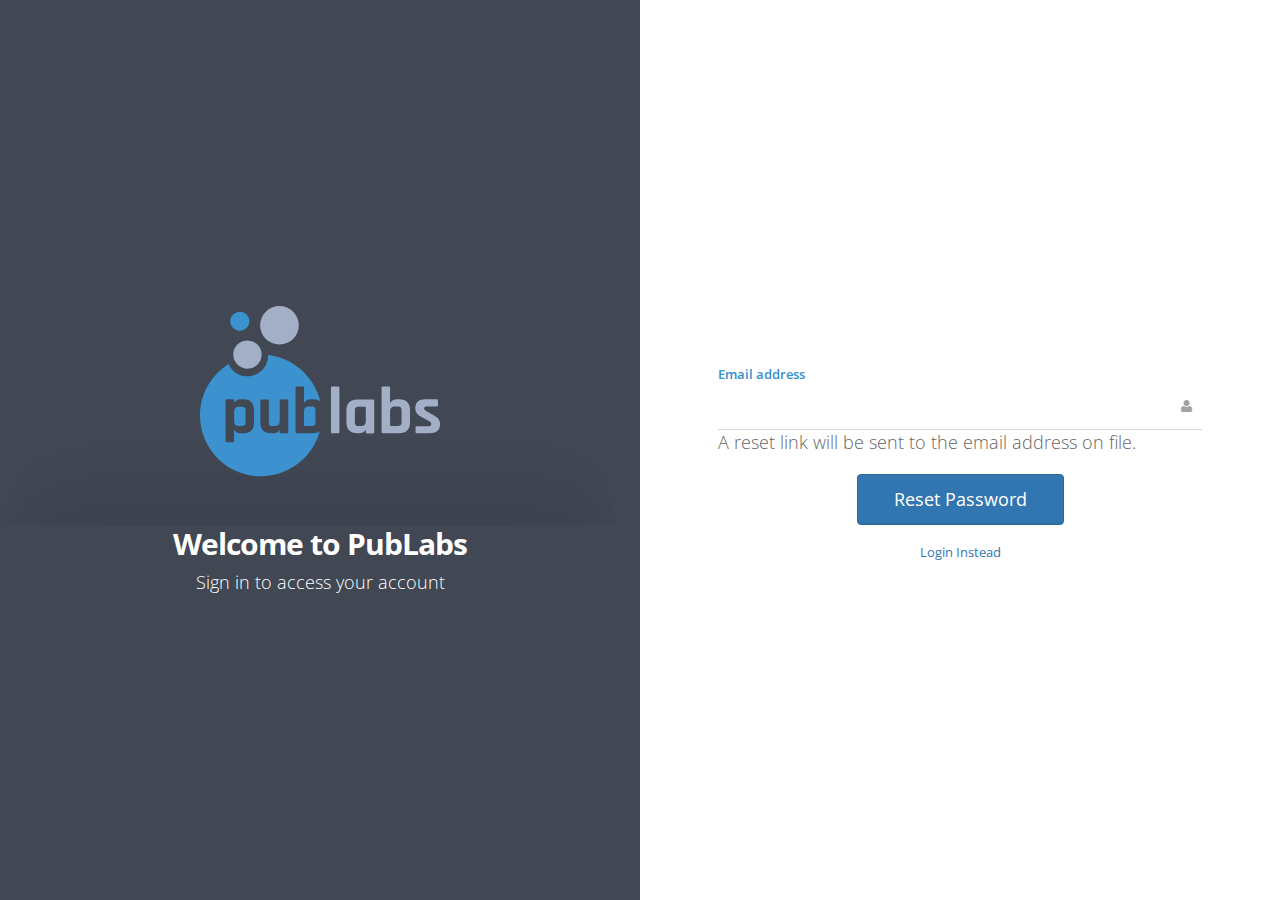
==== forgotpassword.html @ ae2ebfc0 "Login, Forgot Password, Side Nav" ====
<!DOCTYPE html>
<html lang="en-us" id="extr-page">
	<head>
		<meta charset="utf-8">
		<title>Login to Britevest</title>
		<meta name="description" content="">
		<meta name="author" content="">
		<meta name="viewport" content="width=device-width, initial-scale=1.0, maximum-scale=1.0, user-scalable=no">
		
		<!-- #CSS Links -->
		<!-- Basic Styles -->
		<link rel="stylesheet" type="text/css" media="screen" href="css/bootstrap.min.css">
		<link rel="stylesheet" type="text/css" media="screen" href="css/font-awesome.min.css">

		<!-- SmartAdmin Styles : Caution! DO NOT change the order -->
		<link rel="stylesheet" type="text/css" media="screen" href="css/smartadmin-production.min.css">
		<link rel="stylesheet" type="text/css" media="screen" href="css/smartadmin-skins.min.css">

		<!-- SmartAdmin RTL Support -->
		<link rel="stylesheet" type="text/css" media="screen" href="css/smartadmin-rtl.min.css"> 

		<!-- We recommend you use "your_style.css" to override SmartAdmin
		     specific styles this will also ensure you retrain your customization with each SmartAdmin update. -->
		<link rel="stylesheet" type="text/css" media="screen" href="css/style.css">

		<!-- #FAVICONS -->
		<link rel="shortcut icon" href="img/favicon/favicon.ico" type="image/x-icon">
		<link rel="icon" href="img/favicon/favicon.ico" type="image/x-icon">

		<!-- #GOOGLE FONT -->
		<link rel="stylesheet" href="http://fonts.googleapis.com/css?family=Open+Sans:400italic,700italic,300,400,700,900">

		<!-- #APP SCREEN / ICONS -->
		<!-- Specifying a Webpage Icon for Web Clip 
			 Ref: https://developer.apple.com/library/ios/documentation/AppleApplications/Reference/SafariWebContent/ConfiguringWebApplications/ConfiguringWebApplications.html -->
		<link rel="apple-touch-icon" href="img/splash/sptouch-icon-iphone.png">
		<link rel="apple-touch-icon" sizes="76x76" href="img/splash/touch-icon-ipad.png">
		<link rel="apple-touch-icon" sizes="120x120" href="img/splash/touch-icon-iphone-retina.png">
		<link rel="apple-touch-icon" sizes="152x152" href="img/splash/touch-icon-ipad-retina.png">
		
		<!-- iOS web-app metas : hides Safari UI Components and Changes Status Bar Appearance -->
		<meta name="apple-mobile-web-app-capable" content="yes">
		<meta name="apple-mobile-web-app-status-bar-style" content="black">
		
		<!-- Startup image for web apps -->
		<link rel="apple-touch-startup-image" href="img/splash/ipad-landscape.png" media="screen and (min-device-width: 481px) and (max-device-width: 1024px) and (orientation:landscape)">
		<link rel="apple-touch-startup-image" href="img/splash/ipad-portrait.png" media="screen and (min-device-width: 481px) and (max-device-width: 1024px) and (orientation:portrait)">
		<link rel="apple-touch-startup-image" href="img/splash/iphone.png" media="screen and (max-device-width: 320px)">

	</head>
	
	<body class="animated fadeInDown">

		<div class="login vcenter">

			<div class="left vcenter">

				<div class="hero vcenter">

					<div class="login-left">
						<img src="img/svg/logo_publab_full.svg">
						<h1 class="txt-color-white">Welcome to PubLabs</h1>
						<h4 class="txt-color-white">Sign in to access your account</h4>
					</div>

				</div>

			</div>

			<div class="right vcenter">

				<div class="login-form">

					<form action="index.html" id="login-form" class="smart-form client-form">

						<fieldset>
							
							<section>
								<label class="label">Email address</label>
								<label class="input"> <i class="icon-append fa fa-user"></i>
									<input type="email" name="email">
									<b class="tooltip tooltip-top-right"><i class="fa fa-user txt-color-white"></i> Please enter the email address on file</b>
								</label>
								<h4>A reset link will be sent to the email address on file.</h4>
							</section>

						</fieldset>

						<button type="submit" class="btn btn-primary">
							Reset Password
						</button>

						<div class="note">
							<a href="login.html">Login Instead</a>
						</div>

					</form>
								
				</div>
				
			</div>

		</div>

		<!--================================================== -->	

	    <!-- Link to Google CDN's jQuery + jQueryUI; fall back to local -->
	    <script src="//ajax.googleapis.com/ajax/libs/jquery/2.1.1/jquery.min.js"></script>
		<script> if (!window.jQuery) { document.write('<script src="js/libs/jquery-2.1.1.min.js"><\/script>');} </script>

	    <!--<script src="//ajax.googleapis.com/ajax/libs/jqueryui/1.10.3/jquery-ui.min.js"></script>
		<script> if (!window.jQuery.ui) { document.write('<script src="js/libs/jquery-ui-1.10.3.min.js"><\/script>');} </script>-->

		<!-- IMPORTANT: APP CONFIG -->
		<script src="js/app.config.seed.js"></script>

		<!-- JS TOUCH : include this plugin for mobile drag / drop touch events 		
		<script src="js/plugin/jquery-touch/jquery.ui.touch-punch.min.js"></script> -->

		<!-- BOOTSTRAP JS -->		
		<script src="js/bootstrap/bootstrap.min.js"></script>
		
		<!--[if IE 8]>
			
			<h1>Your browser is out of date, please update your browser by going to www.microsoft.com/download</h1>
			
		<![endif]-->

		<!-- MAIN APP JS FILE -->
		<script src="js/app.seed.js"></script>

	</body>
</html>
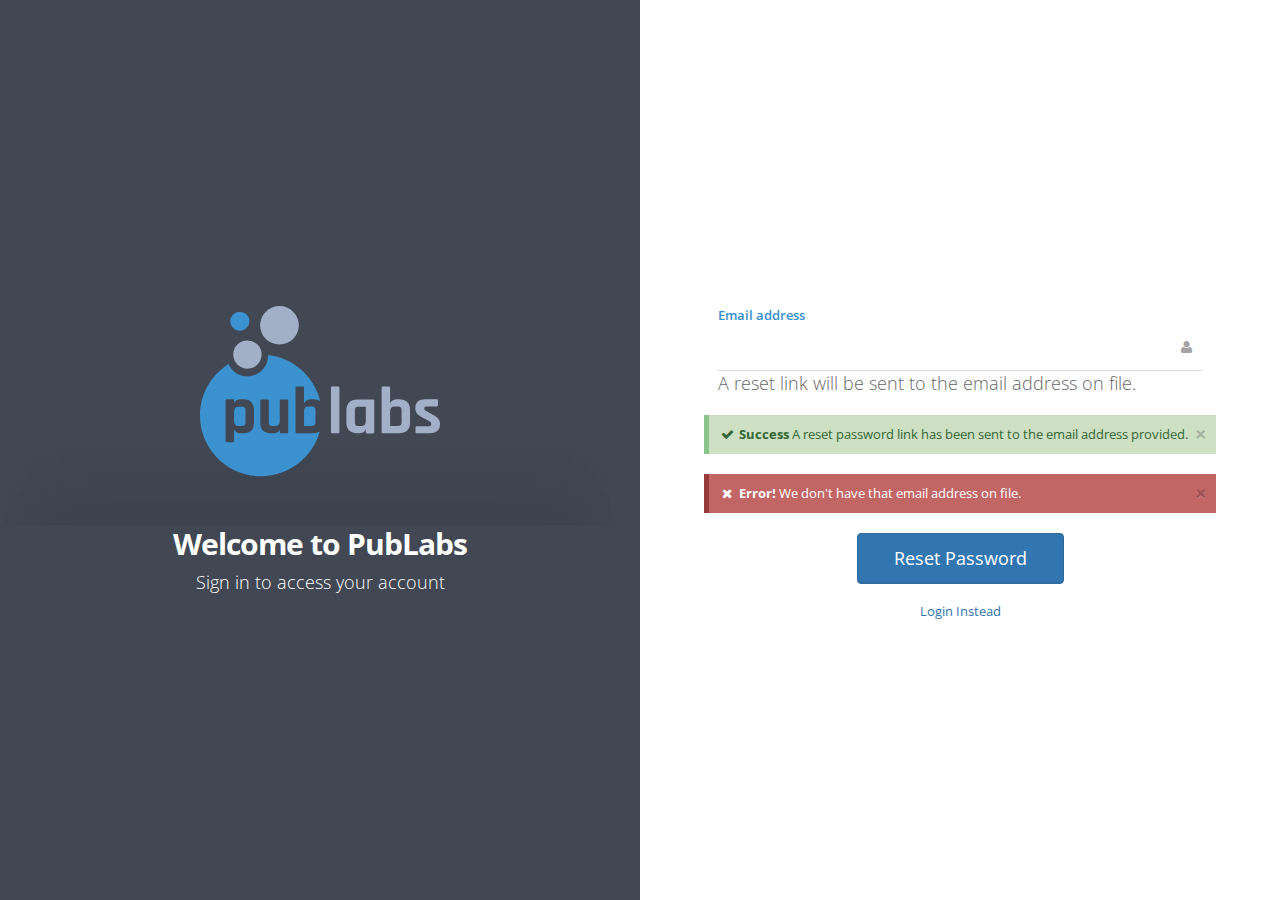
==== commit 79cda741: "Updates to "Side Nav" and created "User Management"" ====
--- a/forgotpassword.html
+++ b/forgotpassword.html
@@ -86,6 +86,28 @@
 
 						</fieldset>
 
+						<!-- RESET PASSWORD ALERTS -->
+						<article class="col-sm-12">
+
+							<div class="alert alert-success fade in">
+								<button class="close" data-dismiss="alert">
+									×
+								</button>
+								<i class="fa-fw fa fa-check"></i>
+								<strong>Success</strong> A reset password link has been sent to the email address provided.
+							</div>
+
+							<div class="alert alert-danger fade in">
+								<button class="close" data-dismiss="alert">
+									×
+								</button>
+								<i class="fa-fw fa fa-times"></i>
+								<strong>Error!</strong> We don't have that email address on file.
+							</div>
+
+						</article>
+						<!-- RESET PASSWORD ALERTS END -->
+
 						<button type="submit" class="btn btn-primary">
 							Reset Password
 						</button>
--- a/css/style.css
+++ b/css/style.css
@@ -104,6 +104,21 @@
 
 /* LOGIN END */
 /* LEFT PANEL */
+#logo img {
+  width: 32px; }
+
+#logo-group span:nth-child(2) img {
+  width: 80px;
+  margin-top: 8px; }
+
+#logo {
+  width: auto; }
+
+nav ul li a {
+  color: #fff;
+  font-size: 1.5rem;
+  font-weight: 400; }
+
 .hidden-menu #main {
   margin-left: 0px; }
 
@@ -120,6 +135,35 @@
 
 #logo {
   margin: 0; }
+
+.pinned-nav-box .header {
+  color: #fff;
+  height: 40px;
+  line-height: 40px;
+  padding-left: 12px;
+  font-size: 1.5rem;
+  background-color: #5A6271; }
+
+nav .pinned-nav-box {
+  width: 100%;
+  position: absolute;
+  bottom: 40px;
+  background-color: #2B2C2E; }
+
+nav ul.pinned-nav {
+  position: absolute;
+  bottom: 0; }
+
+nav ul.pinned-nav li {
+  float: left;
+  width: 33%;
+  text-align: center; }
+
+nav ul.pinned-nav li:hover {
+  background-color: #3890CE; }
+
+nav > ul.pinned-nav > li > a > i {
+  margin-right: 0; }
 
 /* LEFT PANEL END */
 /* HEADER */
